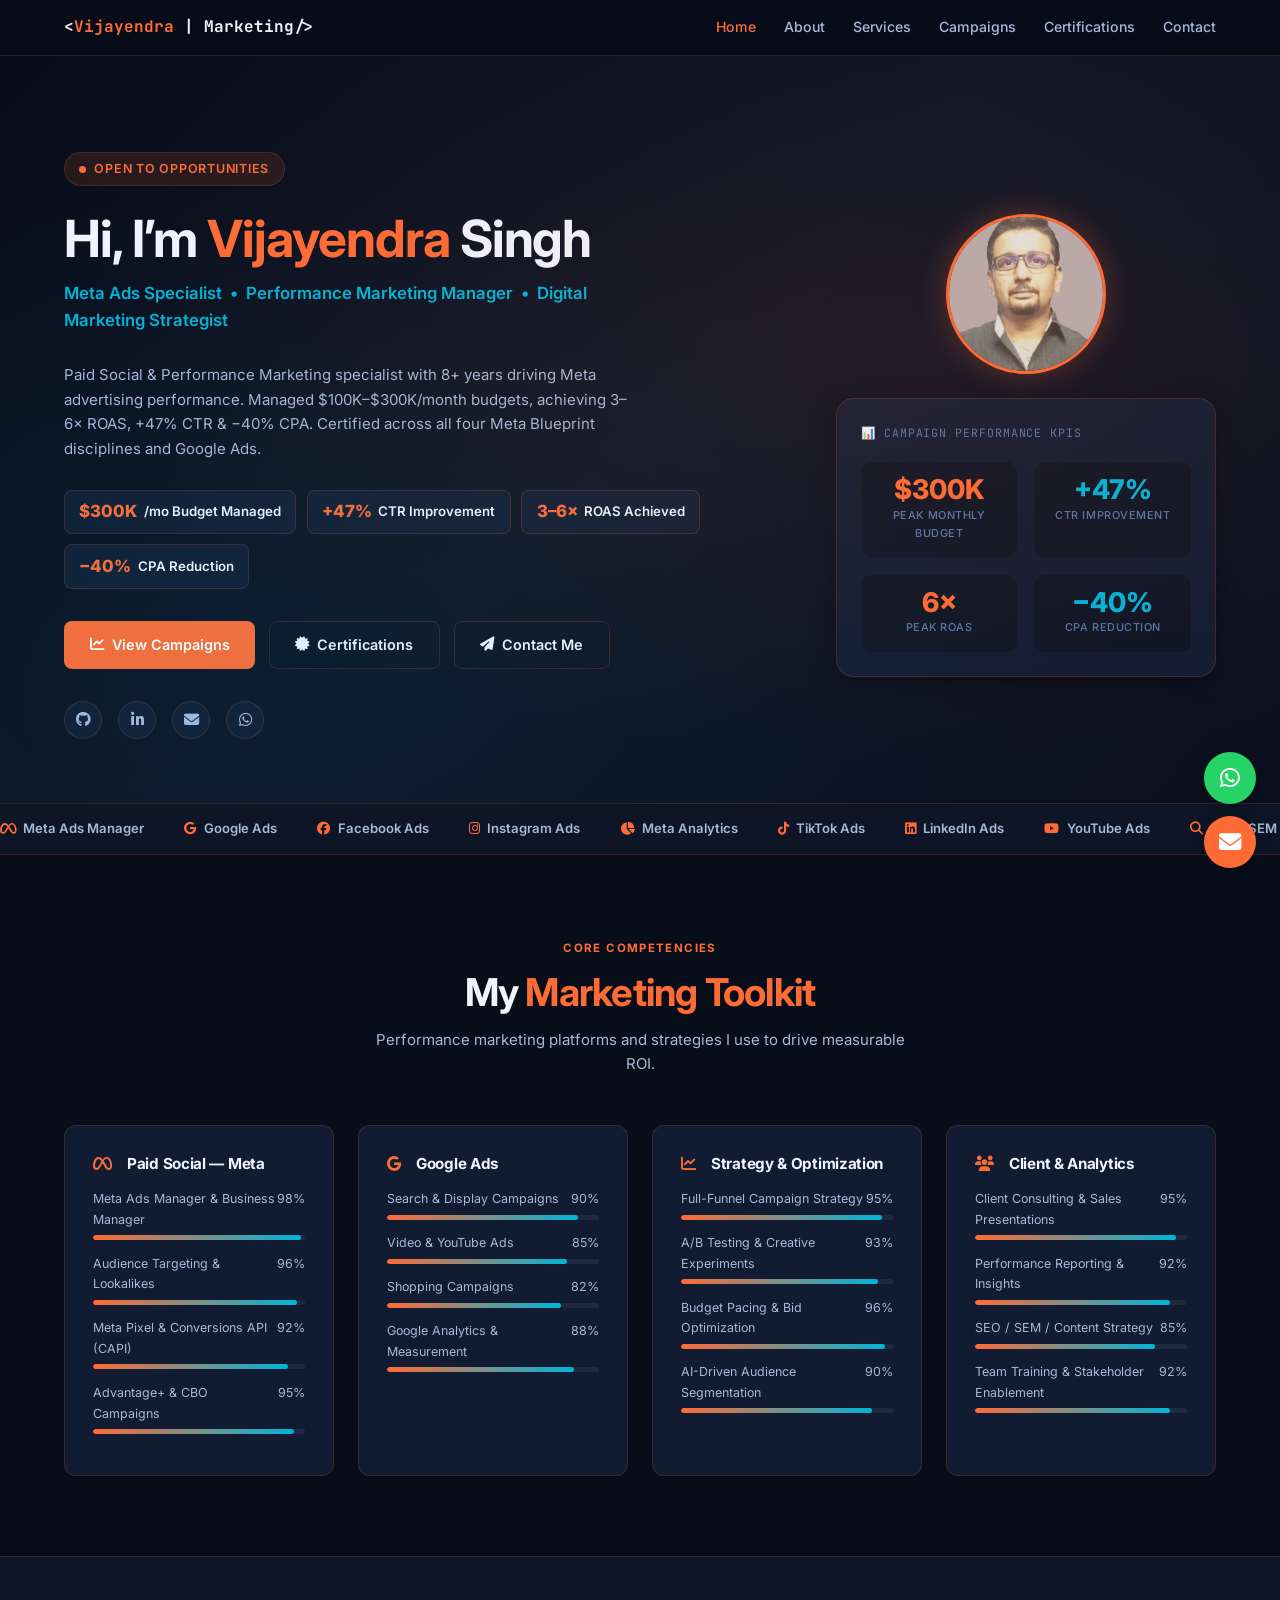
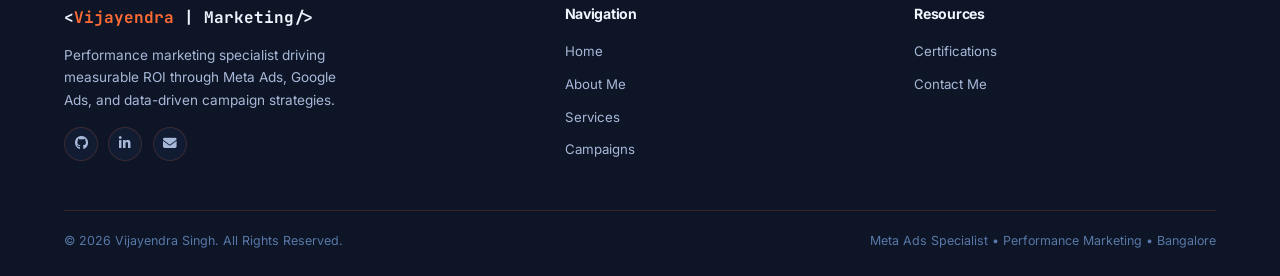
==== index.html @ af9d413f "Initial commit — Digital Marketing portfolio" ====
<!DOCTYPE html>
<html lang="en">
<head>
  <meta charset="UTF-8">
  <meta name="viewport" content="width=device-width, initial-scale=1.0">
  <title>Vijayendra Singh | Meta Ads Specialist & Digital Marketing Strategist</title>
  <meta name="description" content="Performance Marketing Manager & Meta Ads Specialist. Managed $100K–$300K/month budgets. 3–6× ROAS, +47% CTR, −40% CPA.">
  <link rel="stylesheet" href="assets/css/style.css">
  <link rel="stylesheet" href="https://cdnjs.cloudflare.com/ajax/libs/font-awesome/6.5.0/css/all.min.css">
  <link rel="preconnect" href="https://fonts.googleapis.com">
  <link href="https://fonts.googleapis.com/css2?family=Inter:wght@400;500;600;700;800&family=JetBrains+Mono:wght@400;600;700&display=swap" rel="stylesheet">
</head>
<body>
<nav class="navbar">
  <div class="container">
    <a href="index.html" class="nav-logo">&lt;<span>Vijayendra</span> | Marketing/&gt;</a>
    <ul class="nav-links" id="navLinks">
      <li><a href="index.html">Home</a></li>
      <li><a href="about.html">About</a></li>
      <li><a href="services.html">Services</a></li>
      <li><a href="campaigns.html">Campaigns</a></li>
      <li><a href="certifications.html">Certifications</a></li>
      <li><a href="contact.html">Contact</a></li>
    </ul>
    <span class="nav-toggle" onclick="document.getElementById('navLinks').classList.toggle('open')">&#9776;</span>
  </div>
</nav>

<section class="hero">
  <div class="container">
    <div class="hero-grid">
      <div class="hero-content">
        <div class="hero-label">
          <span class="hero-label-dot"></span>
          <span>Open to Opportunities</span>
        </div>
        <h1>Hi, I&rsquo;m <span>Vijayendra</span> Singh</h1>
        <p class="hero-subtitle">Meta Ads Specialist &nbsp;&bull;&nbsp; Performance Marketing Manager &nbsp;&bull;&nbsp; Digital Marketing Strategist</p>
        <p>Paid Social &amp; Performance Marketing specialist with 8+ years driving Meta advertising performance. Managed $100K–$300K/month budgets, achieving 3–6&times; ROAS, +47% CTR &amp; −40% CPA. Certified across all four Meta Blueprint disciplines and Google Ads.</p>
        <div class="hero-metrics">
          <div class="metric-chip"><span class="mval">$300K</span><span>/mo Budget Managed</span></div>
          <div class="metric-chip"><span class="mval">+47%</span><span>CTR Improvement</span></div>
          <div class="metric-chip"><span class="mval">3–6×</span><span>ROAS Achieved</span></div>
          <div class="metric-chip"><span class="mval">−40%</span><span>CPA Reduction</span></div>
        </div>
        <div class="hero-cta">
          <a href="campaigns.html" class="btn btn-primary"><i class="fas fa-chart-line"></i> View Campaigns</a>
          <a href="certifications.html" class="btn btn-outline"><i class="fas fa-certificate"></i> Certifications</a>
          <a href="contact.html" class="btn btn-outline"><i class="fas fa-paper-plane"></i> Contact Me</a>
        </div>
        <div class="hero-social">
          <a href="https://github.com/vizz-bob" target="_blank" title="GitHub"><i class="fab fa-github"></i></a>
          <a href="https://www.linkedin.com/in/vijayendra-s/" target="_blank" title="LinkedIn"><i class="fab fa-linkedin-in"></i></a>
          <a href="mailto:vizz.bob@gmail.com" title="Email"><i class="fas fa-envelope"></i></a>
          <a href="https://wa.me/919036336111" target="_blank" title="WhatsApp"><i class="fab fa-whatsapp"></i></a>
        </div>
      </div>
      <div class="hero-visual">
        <div style="width:160px;height:160px;border-radius:50%;border:3px solid var(--accent-orange);box-shadow:0 0 30px rgba(255,107,53,0.3);overflow:hidden;flex-shrink:0">
          <img src="assets/images/profile.jpg" alt="Vijayendra Singh" style="width:100%;height:100%;object-fit:cover"
               onerror="this.parentElement.style.background='rgba(255,107,53,0.1)';this.parentElement.innerHTML='<i class=\'fas fa-user-tie\' style=\'font-size:4rem;color:var(--accent-orange);display:flex;align-items:center;justify-content:center;height:100%\'></i>'">
        </div>
        <div class="kpi-card">
          <div class="kpi-card-title">📊 Campaign Performance KPIs</div>
          <div class="kpi-grid">
            <div class="kpi-item"><div class="kpi-val">$300K</div><div class="kpi-label">Peak Monthly Budget</div></div>
            <div class="kpi-item"><div class="kpi-val" style="color:var(--accent-blue)">+47%</div><div class="kpi-label">CTR Improvement</div></div>
            <div class="kpi-item"><div class="kpi-val">6×</div><div class="kpi-label">Peak ROAS</div></div>
            <div class="kpi-item"><div class="kpi-val" style="color:var(--accent-blue)">−40%</div><div class="kpi-label">CPA Reduction</div></div>
          </div>
        </div>
      </div>
    </div>
  </div>
</section>

<div class="platform-strip">
  <div class="platform-strip-inner">
    <span class="platform-item"><i class="fab fa-meta"></i> Meta Ads Manager</span>
    <span class="platform-item"><i class="fab fa-google"></i> Google Ads</span>
    <span class="platform-item"><i class="fab fa-facebook"></i> Facebook Ads</span>
    <span class="platform-item"><i class="fab fa-instagram"></i> Instagram Ads</span>
    <span class="platform-item"><i class="fas fa-chart-pie"></i> Meta Analytics</span>
    <span class="platform-item"><i class="fab fa-tiktok"></i> TikTok Ads</span>
    <span class="platform-item"><i class="fab fa-linkedin"></i> LinkedIn Ads</span>
    <span class="platform-item"><i class="fab fa-youtube"></i> YouTube Ads</span>
    <span class="platform-item"><i class="fas fa-search"></i> SEO / SEM</span>
    <span class="platform-item"><i class="fas fa-code"></i> Meta Pixel &amp; CAPI</span>
    <span class="platform-item"><i class="fab fa-wordpress"></i> WordPress</span>
    <span class="platform-item"><i class="fas fa-flask"></i> A/B Testing</span>
    <span class="platform-item"><i class="fab fa-meta"></i> Meta Ads Manager</span>
    <span class="platform-item"><i class="fab fa-google"></i> Google Ads</span>
    <span class="platform-item"><i class="fab fa-facebook"></i> Facebook Ads</span>
    <span class="platform-item"><i class="fab fa-instagram"></i> Instagram Ads</span>
    <span class="platform-item"><i class="fas fa-chart-pie"></i> Meta Analytics</span>
    <span class="platform-item"><i class="fab fa-tiktok"></i> TikTok Ads</span>
    <span class="platform-item"><i class="fab fa-linkedin"></i> LinkedIn Ads</span>
    <span class="platform-item"><i class="fab fa-youtube"></i> YouTube Ads</span>
    <span class="platform-item"><i class="fas fa-search"></i> SEO / SEM</span>
    <span class="platform-item"><i class="fas fa-code"></i> Meta Pixel &amp; CAPI</span>
    <span class="platform-item"><i class="fab fa-wordpress"></i> WordPress</span>
    <span class="platform-item"><i class="fas fa-flask"></i> A/B Testing</span>
  </div>
</div>

<section class="section">
  <div class="container">
    <div class="section-header text-center">
      <div class="section-label">Core Competencies</div>
      <h2 class="section-title">My <span>Marketing Toolkit</span></h2>
      <p class="section-subtitle">Performance marketing platforms and strategies I use to drive measurable ROI.</p>
    </div>
    <div class="skills-grid">
      <div class="card skill-category">
        <h4><i class="fab fa-meta"></i> &nbsp; Paid Social — Meta</h4>
        <div class="skill-bar-wrap"><div class="skill-bar-header"><span>Meta Ads Manager &amp; Business Manager</span><span>98%</span></div><div class="skill-bar"><div class="skill-fill" style="width:98%"></div></div></div>
        <div class="skill-bar-wrap"><div class="skill-bar-header"><span>Audience Targeting &amp; Lookalikes</span><span>96%</span></div><div class="skill-bar"><div class="skill-fill" style="width:96%"></div></div></div>
        <div class="skill-bar-wrap"><div class="skill-bar-header"><span>Meta Pixel &amp; Conversions API (CAPI)</span><span>92%</span></div><div class="skill-bar"><div class="skill-fill" style="width:92%"></div></div></div>
        <div class="skill-bar-wrap"><div class="skill-bar-header"><span>Advantage+ &amp; CBO Campaigns</span><span>95%</span></div><div class="skill-bar"><div class="skill-fill" style="width:95%"></div></div></div>
      </div>
      <div class="card skill-category">
        <h4><i class="fab fa-google"></i> &nbsp; Google Ads</h4>
        <div class="skill-bar-wrap"><div class="skill-bar-header"><span>Search &amp; Display Campaigns</span><span>90%</span></div><div class="skill-bar"><div class="skill-fill" style="width:90%"></div></div></div>
        <div class="skill-bar-wrap"><div class="skill-bar-header"><span>Video &amp; YouTube Ads</span><span>85%</span></div><div class="skill-bar"><div class="skill-fill" style="width:85%"></div></div></div>
        <div class="skill-bar-wrap"><div class="skill-bar-header"><span>Shopping Campaigns</span><span>82%</span></div><div class="skill-bar"><div class="skill-fill" style="width:82%"></div></div></div>
        <div class="skill-bar-wrap"><div class="skill-bar-header"><span>Google Analytics &amp; Measurement</span><span>88%</span></div><div class="skill-bar"><div class="skill-fill" style="width:88%"></div></div></div>
      </div>
      <div class="card skill-category">
        <h4><i class="fas fa-chart-line"></i> &nbsp; Strategy &amp; Optimization</h4>
        <div class="skill-bar-wrap"><div class="skill-bar-header"><span>Full-Funnel Campaign Strategy</span><span>95%</span></div><div class="skill-bar"><div class="skill-fill" style="width:95%"></div></div></div>
        <div class="skill-bar-wrap"><div class="skill-bar-header"><span>A/B Testing &amp; Creative Experiments</span><span>93%</span></div><div class="skill-bar"><div class="skill-fill" style="width:93%"></div></div></div>
        <div class="skill-bar-wrap"><div class="skill-bar-header"><span>Budget Pacing &amp; Bid Optimization</span><span>96%</span></div><div class="skill-bar"><div class="skill-fill" style="width:96%"></div></div></div>
        <div class="skill-bar-wrap"><div class="skill-bar-header"><span>AI-Driven Audience Segmentation</span><span>90%</span></div><div class="skill-bar"><div class="skill-fill" style="width:90%"></div></div></div>
      </div>
      <div class="card skill-category">
        <h4><i class="fas fa-users"></i> &nbsp; Client &amp; Analytics</h4>
        <div class="skill-bar-wrap"><div class="skill-bar-header"><span>Client Consulting &amp; Sales Presentations</span><span>95%</span></div><div class="skill-bar"><div class="skill-fill" style="width:95%"></div></div></div>
        <div class="skill-bar-wrap"><div class="skill-bar-header"><span>Performance Reporting &amp; Insights</span><span>92%</span></div><div class="skill-bar"><div class="skill-fill" style="width:92%"></div></div></div>
        <div class="skill-bar-wrap"><div class="skill-bar-header"><span>SEO / SEM / Content Strategy</span><span>85%</span></div><div class="skill-bar"><div class="skill-fill" style="width:85%"></div></div></div>
        <div class="skill-bar-wrap"><div class="skill-bar-header"><span>Team Training &amp; Stakeholder Enablement</span><span>92%</span></div><div class="skill-bar"><div class="skill-fill" style="width:92%"></div></div></div>
      </div>
    </div>
  </div>
</section>

<footer>
  <div class="container">
    <div class="footer-top">
      <div class="footer-brand">
        <div class="nav-logo">&lt;<span>Vijayendra</span> | Marketing/&gt;</div>
        <p>Performance marketing specialist driving measurable ROI through Meta Ads, Google Ads, and data-driven campaign strategies.</p>
        <div class="footer-social">
          <a href="https://github.com/vizz-bob" target="_blank"><i class="fab fa-github"></i></a>
          <a href="https://www.linkedin.com/in/vijayendra-s/" target="_blank"><i class="fab fa-linkedin-in"></i></a>
          <a href="mailto:vizz.bob@gmail.com"><i class="fas fa-envelope"></i></a>
        </div>
      </div>
      <div class="footer-col"><h4>Navigation</h4><ul>
        <li><a href="index.html">Home</a></li><li><a href="about.html">About Me</a></li>
        <li><a href="services.html">Services</a></li><li><a href="campaigns.html">Campaigns</a></li>
      </ul></div>
      <div class="footer-col"><h4>Resources</h4><ul>
        <li><a href="certifications.html">Certifications</a></li><li><a href="contact.html">Contact Me</a></li>
      </ul></div>
    </div>
    <div class="footer-bottom">
      <span>&copy; 2026 Vijayendra Singh. All Rights Reserved.</span>
      <span>Meta Ads Specialist &bull; Performance Marketing &bull; Bangalore</span>
    </div>
  </div>
</footer>
<script>const links=document.querySelectorAll('.nav-links a');links.forEach(l=>{if(l.href===location.href)l.classList.add('active');});</script>
<div class="float-chat-wrap">
  <a href="https://wa.me/919036336111?text=Hi%20Vijayendra%2C%20I%20found%20your%20portfolio%20and%20would%20like%20to%20connect!" target="_blank" class="float-btn whatsapp"><i class="fab fa-whatsapp"></i><span class="float-tooltip">Chat on WhatsApp</span></a>
  <a href="mailto:vizz.bob@gmail.com?subject=Marketing%20Portfolio%20Enquiry" class="float-btn email-btn"><i class="fas fa-envelope"></i><span class="float-tooltip">Send Email</span></a>
</div>
</body>
</html>
---- assets/css/style.css ----
/* ============================================
   DIGITAL MARKETING PORTFOLIO — Blue & Orange
   ============================================ */
:root {
  --bg-primary:   #080d1a;
  --bg-secondary: #0d1526;
  --bg-card:      #111c33;
  --accent-orange:#ff6b35;
  --accent-blue:  #00b4d8;
  --accent-orange-dim: rgba(255,107,53,0.12);
  --accent-blue-dim:   rgba(0,180,216,0.10);
  --text-primary: #f0f4ff;
  --text-secondary:#a8b8d8;
  --text-muted:   #5878a8;
  --border:       rgba(255,107,53,0.18);
  --border-blue:  rgba(0,180,216,0.18);
  --radius:       12px;
  --radius-lg:    18px;
  --shadow:       0 4px 24px rgba(0,0,0,0.45);
  --shadow-orange:0 0 30px rgba(255,107,53,0.25);
}
*, *::before, *::after { box-sizing: border-box; margin: 0; padding: 0; }
html { scroll-behavior: smooth; }
body { font-family: 'Inter', system-ui, sans-serif; background: var(--bg-primary); color: var(--text-primary); line-height: 1.65; font-size: 15px; }
a { color: var(--accent-blue); text-decoration: none; transition: color .2s; }
a:hover { color: var(--accent-orange); }
img { max-width: 100%; display: block; }
strong { color: var(--text-primary); }
h1,h2,h3,h4 { font-weight: 700; line-height: 1.25; letter-spacing: -.02em; }
h1 { font-size: clamp(2rem,5vw,3.2rem); }
h2 { font-size: clamp(1.6rem,3.5vw,2.4rem); }
h3 { font-size: 1.25rem; }
h4 { font-size: 1rem; }
p { color: var(--text-secondary); }

.container { max-width: 1200px; margin: 0 auto; padding: 0 1.5rem; }

/* NAVBAR */
.navbar { position: sticky; top: 0; z-index: 200; background: rgba(8,13,26,0.88); backdrop-filter: blur(14px); border-bottom: 1px solid var(--border); padding: .9rem 0; }
.navbar .container { display: flex; align-items: center; justify-content: space-between; gap: 1rem; }
.nav-logo { font-family: 'JetBrains Mono', monospace; font-size: 1rem; font-weight: 700; color: var(--text-primary); }
.nav-logo span { color: var(--accent-orange); }
.nav-links { list-style: none; display: flex; gap: 1.75rem; flex-wrap: wrap; }
.nav-links a { font-size: .88rem; font-weight: 500; color: var(--text-secondary); transition: color .2s; }
.nav-links a:hover, .nav-links a.active { color: var(--accent-orange); }
.nav-toggle { display: none; cursor: pointer; font-size: 1.4rem; color: var(--text-secondary); }
@media(max-width:820px) {
  .nav-toggle { display: block; }
  .nav-links { display: none; flex-direction: column; gap: 1rem; position: absolute; top: 100%; left: 0; right: 0; background: var(--bg-secondary); padding: 1.5rem; border-bottom: 1px solid var(--border); }
  .nav-links.open { display: flex; }
}

/* HERO */
.hero { position: relative; overflow: hidden; padding: 6rem 0 4rem; background: linear-gradient(135deg, #080d1a 0%, #0d1526 50%, #0a1020 100%); }
.hero::before { content: ''; position: absolute; inset: 0; background: radial-gradient(ellipse at 70% 40%, rgba(255,107,53,0.09) 0%, transparent 65%), radial-gradient(ellipse at 20% 80%, rgba(0,180,216,0.07) 0%, transparent 55%); pointer-events: none; }
.hero-grid { display: grid; grid-template-columns: 1fr 380px; gap: 4rem; align-items: center; }
@media(max-width:900px) { .hero-grid { grid-template-columns: 1fr; } }
.hero-label { display: inline-flex; align-items: center; gap: .5rem; background: var(--accent-orange-dim); border: 1px solid var(--border); border-radius: 99px; padding: .35rem .9rem; font-size: .78rem; font-weight: 600; color: var(--accent-orange); text-transform: uppercase; letter-spacing: .06em; margin-bottom: 1.25rem; }
.hero-label-dot { width: 7px; height: 7px; border-radius: 50%; background: var(--accent-orange); animation: pulse-dot 2s ease-in-out infinite; }
@keyframes pulse-dot { 0%,100%{ opacity:1; transform:scale(1); } 50%{ opacity:.5; transform:scale(1.4); } }
.hero h1 { margin-bottom: .6rem; }
.hero h1 span { color: var(--accent-orange); }
.hero-subtitle { font-size: 1.05rem; color: var(--accent-blue); font-weight: 600; margin-bottom: 1rem; }
.hero p { max-width: 580px; margin-bottom: 1.75rem; }
.hero-metrics { display: flex; flex-wrap: wrap; gap: .65rem; margin-bottom: 2rem; }
.metric-chip { display: flex; align-items: center; gap: .4rem; background: var(--bg-card); border: 1px solid var(--border); border-radius: 8px; padding: .45rem .9rem; font-size: .83rem; font-weight: 600; color: var(--text-primary); }
.metric-chip .mval { color: var(--accent-orange); font-size: 1.05rem; font-weight: 800; }
.hero-cta { display: flex; flex-wrap: wrap; gap: .85rem; margin-bottom: 2rem; }
.hero-social { display: flex; gap: 1rem; }
.hero-social a { width: 38px; height: 38px; border-radius: 50%; background: var(--bg-card); border: 1px solid var(--border); display: flex; align-items: center; justify-content: center; color: var(--text-secondary); font-size: .95rem; transition: all .25s; }
.hero-social a:hover { border-color: var(--accent-orange); color: var(--accent-orange); transform: translateY(-2px); }
.hero-visual { display: flex; flex-direction: column; align-items: center; gap: 1.5rem; }
.kpi-card { background: var(--bg-card); border: 1px solid var(--border); border-radius: var(--radius-lg); padding: 1.5rem; width: 100%; box-shadow: var(--shadow); }
.kpi-card-title { font-family: 'JetBrains Mono', monospace; font-size: .72rem; color: var(--text-muted); text-transform: uppercase; letter-spacing: .08em; margin-bottom: 1.25rem; }
.kpi-grid { display: grid; grid-template-columns: 1fr 1fr; gap: 1.1rem; }
.kpi-item { text-align: center; background: var(--bg-secondary); border-radius: 10px; padding: .9rem .5rem; }
.kpi-val { font-size: 1.7rem; font-weight: 800; color: var(--accent-orange); line-height: 1; margin-bottom: .2rem; }
.kpi-label { font-size: .68rem; color: var(--text-muted); font-weight: 500; text-transform: uppercase; letter-spacing: .05em; }
.kpi-item.blue .kpi-val { color: var(--accent-blue); }

/* PLATFORM STRIP */
.platform-strip { overflow: hidden; border-top: 1px solid var(--border); border-bottom: 1px solid var(--border); background: var(--bg-secondary); padding: .9rem 0; }
.platform-strip-inner { display: flex; gap: 2.5rem; animation: scroll-strip 30s linear infinite; width: max-content; }
@keyframes scroll-strip { from { transform: translateX(0); } to { transform: translateX(-50%); } }
.platform-item { display: flex; align-items: center; gap: .45rem; white-space: nowrap; font-size: .82rem; font-weight: 600; color: var(--text-secondary); }
.platform-item i { color: var(--accent-orange); }

/* SECTION */
.section { padding: 5rem 0; }
.section-label { display: inline-block; font-size: .72rem; font-weight: 700; text-transform: uppercase; letter-spacing: .12em; color: var(--accent-orange); margin-bottom: .6rem; }
.section-title { margin-bottom: .75rem; }
.section-title span { color: var(--accent-orange); }
.section-subtitle { color: var(--text-secondary); max-width: 560px; margin: 0 auto; }
.text-center { text-align: center; }
.section-header { margin-bottom: 3rem; }

/* BUTTONS */
.btn { display: inline-flex; align-items: center; gap: .5rem; padding: .7rem 1.6rem; border-radius: 8px; font-size: .9rem; font-weight: 600; transition: all .25s; cursor: pointer; border: none; text-decoration: none; }
.btn-primary { background: var(--accent-orange); color: #fff; }
.btn-primary:hover { background: #ff7f4d; color: #fff; transform: translateY(-2px); box-shadow: var(--shadow-orange); }
.btn-outline { background: transparent; color: var(--text-primary); border: 1.5px solid var(--border); }
.btn-outline:hover { border-color: var(--accent-orange); color: var(--accent-orange); transform: translateY(-2px); }

/* CARD */
.card { background: var(--bg-card); border: 1px solid var(--border); border-radius: var(--radius); padding: 1.75rem; transition: border-color .25s, transform .25s, box-shadow .25s; }
.card:hover { border-color: var(--accent-orange); transform: translateY(-3px); box-shadow: var(--shadow); }
.card-icon { width: 48px; height: 48px; border-radius: 10px; background: var(--accent-orange-dim); border: 1px solid var(--border); display: flex; align-items: center; justify-content: center; color: var(--accent-orange); font-size: 1.2rem; margin-bottom: 1rem; }
.card-icon.blue { background: var(--accent-blue-dim); border-color: var(--border-blue); color: var(--accent-blue); }

/* SKILLS */
.skills-grid { display: grid; grid-template-columns: repeat(auto-fit, minmax(260px,1fr)); gap: 1.5rem; }
.skill-category h4 { margin-bottom: 1rem; font-size: .95rem; display: flex; align-items: center; gap: .5rem; }
.skill-category h4 i { color: var(--accent-orange); }
.skill-bar-wrap { margin-bottom: .85rem; }
.skill-bar-header { display: flex; justify-content: space-between; font-size: .78rem; color: var(--text-secondary); margin-bottom: .3rem; }
.skill-bar { background: rgba(255,255,255,0.06); border-radius: 4px; height: 5px; overflow: hidden; }
.skill-fill { height: 100%; border-radius: 4px; background: linear-gradient(90deg, var(--accent-orange), var(--accent-blue)); }

/* PAGE HERO */
.page-hero { padding: 4rem 0 3rem; text-align: center; background: linear-gradient(135deg, #080d1a 0%, #0d1526 100%); border-bottom: 1px solid var(--border); position: relative; overflow: hidden; }
.page-hero::before { content: ''; position: absolute; inset: 0; background: radial-gradient(ellipse at 50% 0%, rgba(255,107,53,0.1) 0%, transparent 70%); pointer-events: none; }

/* ABOUT */
.about-grid { display: grid; grid-template-columns: 280px 1fr; gap: 3rem; align-items: start; }
@media(max-width:768px) { .about-grid { grid-template-columns: 1fr; } }
.profile-box { background: var(--bg-card); border: 1px solid var(--border); border-radius: var(--radius-lg); padding: 2rem; text-align: center; position: sticky; top: 90px; }
.profile-avatar { width: 130px; height: 130px; border-radius: 50%; border: 3px solid var(--accent-orange); box-shadow: 0 0 25px rgba(255,107,53,0.3); margin: 0 auto 1rem; background: var(--accent-orange-dim); display: flex; align-items: center; justify-content: center; font-size: 3rem; color: var(--accent-orange); overflow: hidden; }
.profile-name { font-size: 1.1rem; font-weight: 700; margin-bottom: .2rem; }
.profile-title { font-size: .8rem; color: var(--accent-orange); font-weight: 600; margin-bottom: 1rem; }
.profile-detail { display: flex; align-items: center; gap: .6rem; font-size: .82rem; color: var(--text-secondary); margin-bottom: .55rem; }
.profile-detail i { color: var(--accent-orange); width: 14px; text-align: center; flex-shrink: 0; }

/* CAMPAIGNS */
.campaigns-grid { display: grid; grid-template-columns: repeat(auto-fit, minmax(320px,1fr)); gap: 1.75rem; }
.campaign-card { background: var(--bg-card); border: 1px solid var(--border); border-radius: var(--radius-lg); overflow: hidden; transition: all .25s; }
.campaign-card:hover { border-color: var(--accent-orange); transform: translateY(-4px); box-shadow: var(--shadow); }
.campaign-header { padding: 1.5rem 1.5rem 1rem; border-bottom: 1px solid var(--border); }
.campaign-platform { display: flex; align-items: center; gap: .5rem; font-size: .75rem; font-weight: 600; color: var(--accent-orange); text-transform: uppercase; letter-spacing: .08em; margin-bottom: .6rem; }
.campaign-title { font-size: 1.05rem; font-weight: 700; margin-bottom: .5rem; }
.campaign-body { padding: 1.25rem 1.5rem; }
.campaign-results { display: grid; grid-template-columns: repeat(3,1fr); gap: .75rem; margin-top: 1rem; }
.result-item { background: var(--bg-secondary); border-radius: 8px; padding: .6rem; text-align: center; }
.result-val { font-size: 1.05rem; font-weight: 800; color: var(--accent-orange); }
.result-label { font-size: .65rem; color: var(--text-muted); text-transform: uppercase; }
.campaign-tags { display: flex; flex-wrap: wrap; gap: .4rem; margin-top: 1rem; }
.tag { font-size: .72rem; font-weight: 600; padding: .25rem .65rem; border-radius: 6px; background: var(--accent-orange-dim); color: var(--accent-orange); border: 1px solid var(--border); }
.tag.blue { background: var(--accent-blue-dim); color: var(--accent-blue); border-color: var(--border-blue); }

/* TIMELINE */
.timeline { position: relative; padding-left: 2rem; }
.timeline::before { content:''; position:absolute; left:.5rem; top:0; bottom:0; width:2px; background: linear-gradient(to bottom, var(--accent-orange), var(--accent-blue)); border-radius:2px; }
.timeline-item { position: relative; margin-bottom: 2.5rem; }
.timeline-dot { position: absolute; left: -1.7rem; top: .35rem; width: 12px; height: 12px; border-radius: 50%; background: var(--accent-orange); border: 2px solid var(--bg-primary); box-shadow: 0 0 8px rgba(255,107,53,0.5); }
.timeline-period { font-size: .75rem; color: var(--accent-orange); font-weight: 600; letter-spacing: .04em; margin-bottom: .3rem; text-transform: uppercase; }
.timeline-role { font-size: 1.05rem; font-weight: 700; margin-bottom: .15rem; }
.timeline-company { font-size: .88rem; color: var(--accent-blue); font-weight: 600; margin-bottom: .75rem; }
.timeline-bullets { list-style: none; }
.timeline-bullets li { font-size: .88rem; color: var(--text-secondary); padding-left: 1.1rem; position: relative; margin-bottom: .4rem; }
.timeline-bullets li::before { content: '▸'; position: absolute; left: 0; color: var(--accent-orange); }

/* SERVICES */
.services-grid { display: grid; grid-template-columns: repeat(auto-fit, minmax(280px,1fr)); gap: 1.5rem; }
.service-card { background: var(--bg-card); border: 1px solid var(--border); border-radius: var(--radius-lg); padding: 2rem; transition: all .25s; }
.service-card:hover { border-color: var(--accent-orange); transform: translateY(-4px); box-shadow: var(--shadow); }
.service-icon { width: 56px; height: 56px; border-radius: 14px; background: var(--accent-orange-dim); border: 1px solid var(--border); display: flex; align-items: center; justify-content: center; color: var(--accent-orange); font-size: 1.4rem; margin-bottom: 1.1rem; }
.service-title { font-size: 1.05rem; font-weight: 700; margin-bottom: .6rem; }

/* CERTIFICATIONS */
.cert-grid { display: grid; grid-template-columns: repeat(auto-fit, minmax(280px,1fr)); gap: 1.5rem; }
.cert-card { background: var(--bg-card); border: 1px solid var(--border); border-radius: var(--radius); padding: 1.5rem; display: flex; gap: 1rem; align-items: flex-start; transition: all .25s; }
.cert-card:hover { border-color: var(--accent-orange); transform: translateY(-3px); }
.cert-badge { width: 48px; height: 48px; border-radius: 10px; background: var(--accent-orange-dim); border: 1px solid var(--border); display: flex; align-items: center; justify-content: center; color: var(--accent-orange); font-size: 1.3rem; flex-shrink: 0; }
.cert-badge.blue { background: var(--accent-blue-dim); border-color: var(--border-blue); color: var(--accent-blue); }
.cert-name { font-size: .92rem; font-weight: 700; margin-bottom: .2rem; }
.cert-issuer { font-size: .78rem; color: var(--accent-orange); font-weight: 600; margin-bottom: .25rem; }
.cert-status { font-size: .72rem; color: var(--text-muted); }

/* CONTACT */
.contact-grid { display: grid; grid-template-columns: 1fr 1.5fr; gap: 3rem; }
@media(max-width:768px) { .contact-grid { grid-template-columns: 1fr; } }
.contact-info-item { display: flex; align-items: flex-start; gap: 1rem; margin-bottom: 1.5rem; }
.contact-icon { width: 44px; height: 44px; border-radius: 10px; background: var(--accent-orange-dim); border: 1px solid var(--border); display: flex; align-items: center; justify-content: center; color: var(--accent-orange); font-size: 1rem; flex-shrink: 0; }
.contact-form { display: flex; flex-direction: column; gap: 1rem; }
.form-group { display: flex; flex-direction: column; gap: .4rem; }
.form-group label { font-size: .82rem; font-weight: 600; color: var(--text-secondary); }
.form-group input, .form-group textarea, .form-group select { background: var(--bg-card); border: 1px solid var(--border); border-radius: 8px; padding: .7rem 1rem; color: var(--text-primary); font-family: inherit; font-size: .9rem; outline: none; transition: border-color .2s; }
.form-group input:focus, .form-group textarea:focus { border-color: var(--accent-orange); }
.form-group textarea { resize: vertical; min-height: 130px; }
.form-row { display: grid; grid-template-columns: 1fr 1fr; gap: 1rem; }

/* VALUES */
.values-grid { display: grid; grid-template-columns: repeat(auto-fit, minmax(220px,1fr)); gap: 1.25rem; }
.value-card { background: var(--bg-card); border: 1px solid var(--border); border-radius: var(--radius); padding: 1.5rem; }
.value-card h4 { font-size: .92rem; margin-bottom: .5rem; display: flex; align-items: center; gap: .5rem; }
.value-card h4 i { color: var(--accent-orange); }
.value-card p { font-size: .85rem; }

/* AWARDS */
.awards-grid { display: grid; grid-template-columns: repeat(auto-fit, minmax(220px,1fr)); gap: 1.25rem; }
.award-card { background: var(--bg-card); border: 1px solid var(--border); border-radius: var(--radius); padding: 1.25rem; display: flex; gap: .75rem; align-items: flex-start; }
.award-icon { color: var(--accent-orange); font-size: 1.3rem; flex-shrink: 0; margin-top: .1rem; }
.award-title { font-size: .88rem; font-weight: 700; }
.award-org { font-size: .75rem; color: var(--text-muted); }

/* FOOTER */
footer { background: var(--bg-secondary); border-top: 1px solid var(--border); padding: 3rem 0 1.5rem; }
.footer-top { display: grid; grid-template-columns: 1.5fr 1fr 1fr; gap: 3rem; margin-bottom: 2.5rem; }
@media(max-width:700px) { .footer-top { grid-template-columns: 1fr; gap: 2rem; } }
.footer-brand p { font-size: .85rem; margin-top: .75rem; max-width: 280px; }
.footer-social { display: flex; gap: .65rem; margin-top: 1rem; }
.footer-social a { width: 34px; height: 34px; border-radius: 50%; background: var(--bg-card); border: 1px solid var(--border); display: flex; align-items: center; justify-content: center; color: var(--text-secondary); font-size: .85rem; transition: all .2s; }
.footer-social a:hover { border-color: var(--accent-orange); color: var(--accent-orange); }
.footer-col h4 { font-size: .88rem; margin-bottom: 1rem; }
.footer-col ul { list-style: none; }
.footer-col ul li { margin-bottom: .5rem; }
.footer-col ul li a { font-size: .83rem; color: var(--text-secondary); }
.footer-col ul li a:hover { color: var(--accent-orange); }
.footer-bottom { border-top: 1px solid var(--border); padding-top: 1.25rem; display: flex; justify-content: space-between; align-items: center; flex-wrap: wrap; gap: .75rem; font-size: .78rem; color: var(--text-muted); }

/* FLOATING CHAT */
.float-chat-wrap { position: fixed; bottom: 2rem; right: 1.5rem; display: flex; flex-direction: column; align-items: flex-end; gap: .75rem; z-index: 9999; }
.float-btn { width: 52px; height: 52px; border-radius: 50%; display: flex; align-items: center; justify-content: center; font-size: 1.4rem; box-shadow: 0 4px 16px rgba(0,0,0,0.35); transition: transform .25s; text-decoration: none; position: relative; }
.float-btn:hover { transform: scale(1.1); }
.float-btn.whatsapp { background: #25D366; color: #fff; }
.float-btn.email-btn { background: var(--accent-orange); color: #fff; }
.float-tooltip { position: absolute; right: 60px; background: var(--bg-card); color: var(--text-primary); font-size: .76rem; font-weight: 600; padding: .3rem .7rem; border-radius: 6px; white-space: nowrap; border: 1px solid var(--border); pointer-events: none; opacity: 0; transition: opacity .2s; }
.float-btn:hover .float-tooltip { opacity: 1; }

.mt1{margin-top:1rem}.mt2{margin-top:2rem}.mt3{margin-top:3rem}
.mb1{margin-bottom:1rem}.mb2{margin-bottom:2rem}
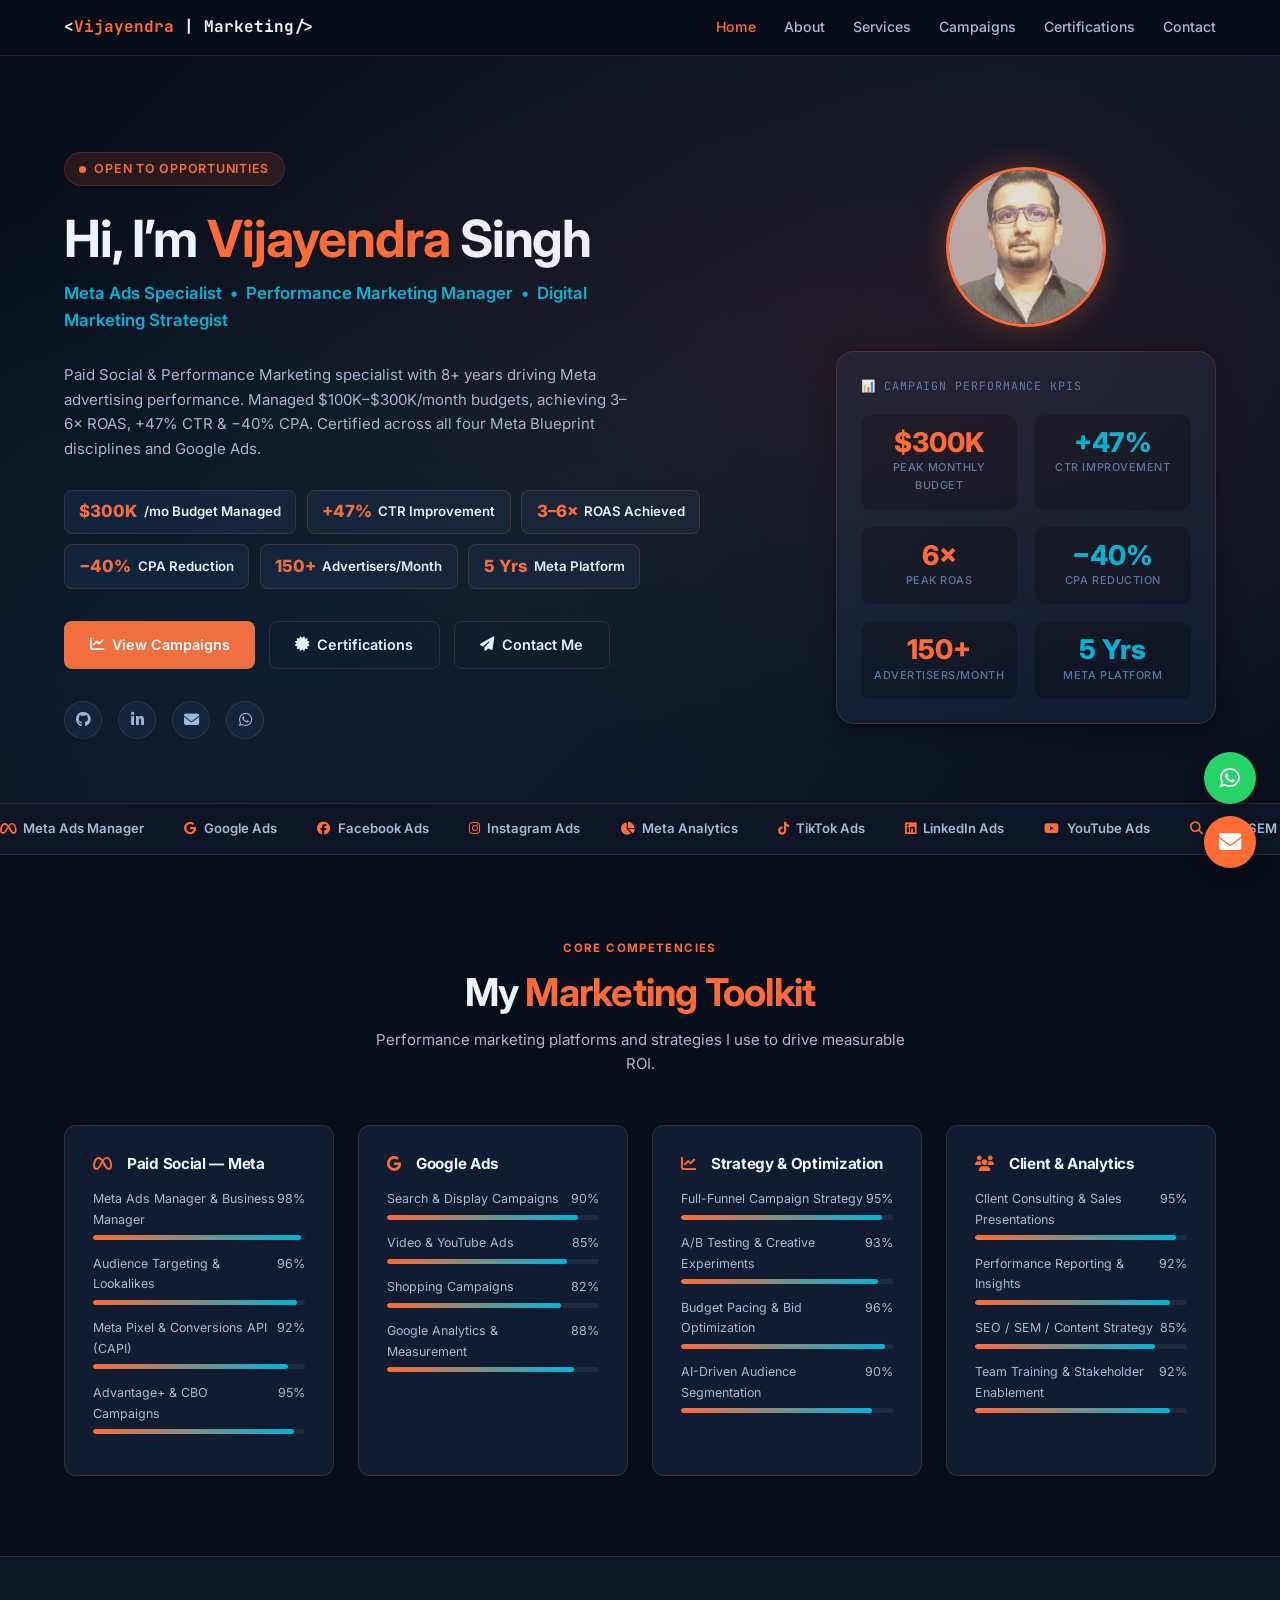
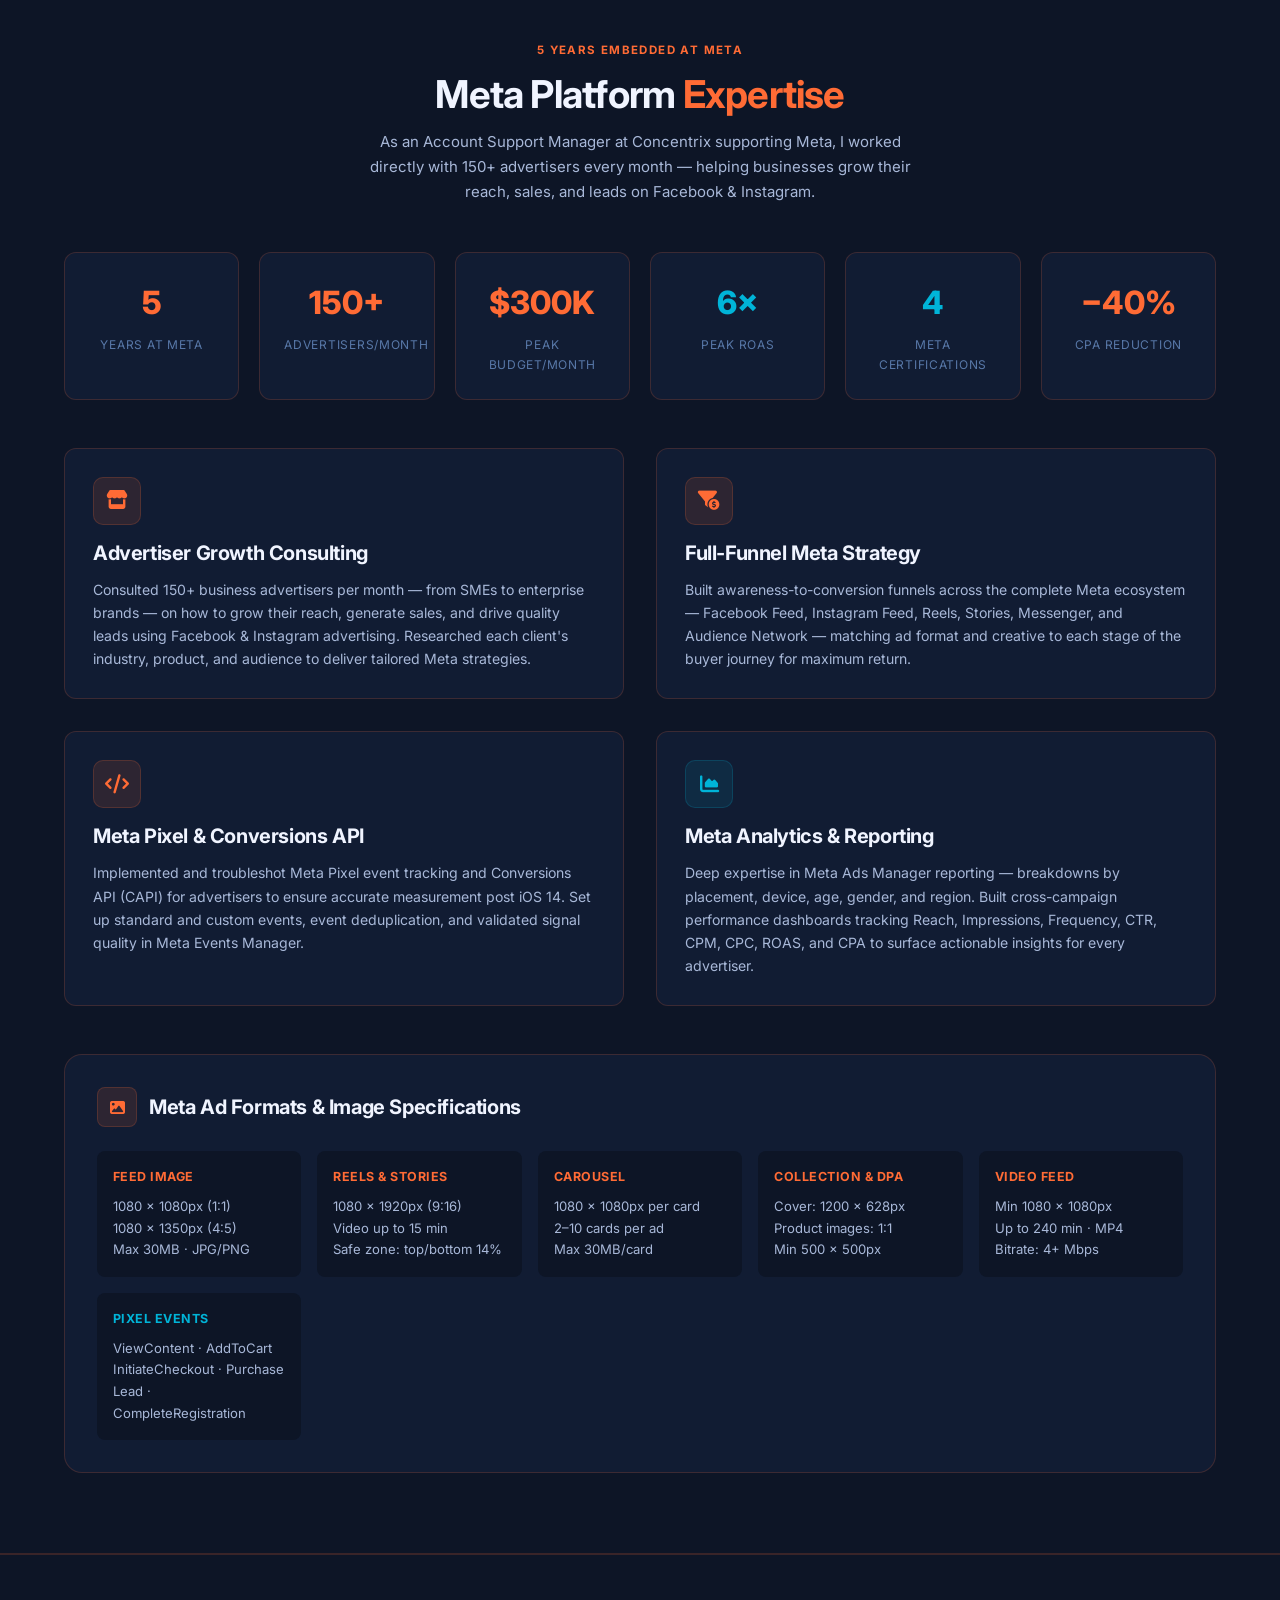
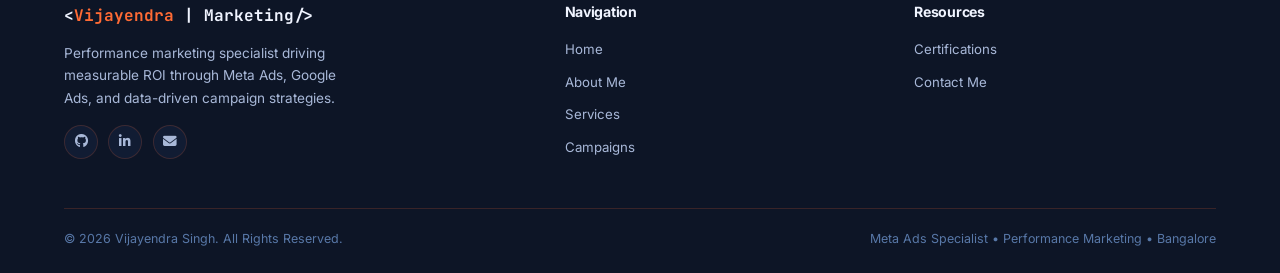
==== commit 6b84398a: "Add Jr DevOps role + Meta expertise sections" ====
--- a/index.html
+++ b/index.html
@@ -4,7 +4,14 @@
   <meta charset="UTF-8">
   <meta name="viewport" content="width=device-width, initial-scale=1.0">
   <title>Vijayendra Singh | Meta Ads Specialist & Digital Marketing Strategist</title>
-  <meta name="description" content="Performance Marketing Manager & Meta Ads Specialist. Managed $100K–$300K/month budgets. 3–6× ROAS, +47% CTR, −40% CPA.">
+  <meta name="description" content="Performance Marketing Manager & Meta Ads Specialist. 5 years at Meta, 150+ advertisers/month. 3–6× ROAS, +47% CTR, −40% CPA.">
+  <meta property="og:title" content="Vijayendra Singh | Meta Ads Specialist & Digital Marketing Strategist">
+  <meta property="og:description" content="5 years embedded at Meta, supporting 150+ advertisers/month. $300K/mo budgets. 3–6× ROAS, +47% CTR, −40% CPA.">
+  <meta property="og:image" content="assets/images/profile.jpg">
+  <meta property="og:type" content="website">
+  <meta name="twitter:card" content="summary_large_image">
+  <meta name="twitter:title" content="Vijayendra Singh | Meta Ads Specialist">
+  <meta name="twitter:description" content="5 years embedded at Meta, supporting 150+ advertisers/month across Facebook & Instagram.">
   <link rel="stylesheet" href="assets/css/style.css">
   <link rel="stylesheet" href="https://cdnjs.cloudflare.com/ajax/libs/font-awesome/6.5.0/css/all.min.css">
   <link rel="preconnect" href="https://fonts.googleapis.com">
@@ -42,6 +49,8 @@
           <div class="metric-chip"><span class="mval">+47%</span><span>CTR Improvement</span></div>
           <div class="metric-chip"><span class="mval">3–6×</span><span>ROAS Achieved</span></div>
           <div class="metric-chip"><span class="mval">−40%</span><span>CPA Reduction</span></div>
+          <div class="metric-chip"><span class="mval">150+</span><span>Advertisers/Month</span></div>
+          <div class="metric-chip"><span class="mval">5 Yrs</span><span>Meta Platform</span></div>
         </div>
         <div class="hero-cta">
           <a href="campaigns.html" class="btn btn-primary"><i class="fas fa-chart-line"></i> View Campaigns</a>
@@ -67,6 +76,8 @@
             <div class="kpi-item"><div class="kpi-val" style="color:var(--accent-blue)">+47%</div><div class="kpi-label">CTR Improvement</div></div>
             <div class="kpi-item"><div class="kpi-val">6×</div><div class="kpi-label">Peak ROAS</div></div>
             <div class="kpi-item"><div class="kpi-val" style="color:var(--accent-blue)">−40%</div><div class="kpi-label">CPA Reduction</div></div>
+            <div class="kpi-item"><div class="kpi-val">150+</div><div class="kpi-label">Advertisers/Month</div></div>
+            <div class="kpi-item"><div class="kpi-val" style="color:var(--accent-blue)">5 Yrs</div><div class="kpi-label">Meta Platform</div></div>
           </div>
         </div>
       </div>
@@ -143,6 +154,103 @@
   </div>
 </section>
 
+<!-- META PLATFORM EXPERTISE SECTION -->
+<section class="section" style="background:var(--bg-secondary);border-top:1px solid var(--border);border-bottom:1px solid var(--border)">
+  <div class="container">
+    <div class="section-header text-center">
+      <div class="section-label">5 Years Embedded at Meta</div>
+      <h2 class="section-title">Meta Platform <span>Expertise</span></h2>
+      <p class="section-subtitle">As an Account Support Manager at Concentrix supporting Meta, I worked directly with 150+ advertisers every month — helping businesses grow their reach, sales, and leads on Facebook &amp; Instagram.</p>
+    </div>
+
+    <!-- Stats row -->
+    <div style="display:grid;grid-template-columns:repeat(auto-fit,minmax(160px,1fr));gap:1.25rem;margin-bottom:3rem">
+      <div style="background:var(--bg-card);border:1px solid var(--border);border-radius:var(--radius);padding:1.5rem;text-align:center">
+        <div style="font-size:2rem;font-weight:800;color:var(--accent-orange)">5</div>
+        <div style="font-size:.75rem;color:var(--text-muted);text-transform:uppercase;letter-spacing:.06em;margin-top:.3rem">Years at Meta</div>
+      </div>
+      <div style="background:var(--bg-card);border:1px solid var(--border);border-radius:var(--radius);padding:1.5rem;text-align:center">
+        <div style="font-size:2rem;font-weight:800;color:var(--accent-orange)">150+</div>
+        <div style="font-size:.75rem;color:var(--text-muted);text-transform:uppercase;letter-spacing:.06em;margin-top:.3rem">Advertisers/Month</div>
+      </div>
+      <div style="background:var(--bg-card);border:1px solid var(--border);border-radius:var(--radius);padding:1.5rem;text-align:center">
+        <div style="font-size:2rem;font-weight:800;color:var(--accent-orange)">$300K</div>
+        <div style="font-size:.75rem;color:var(--text-muted);text-transform:uppercase;letter-spacing:.06em;margin-top:.3rem">Peak Budget/Month</div>
+      </div>
+      <div style="background:var(--bg-card);border:1px solid var(--border);border-radius:var(--radius);padding:1.5rem;text-align:center">
+        <div style="font-size:2rem;font-weight:800;color:var(--accent-blue)">6×</div>
+        <div style="font-size:.75rem;color:var(--text-muted);text-transform:uppercase;letter-spacing:.06em;margin-top:.3rem">Peak ROAS</div>
+      </div>
+      <div style="background:var(--bg-card);border:1px solid var(--border);border-radius:var(--radius);padding:1.5rem;text-align:center">
+        <div style="font-size:2rem;font-weight:800;color:var(--accent-blue)">4</div>
+        <div style="font-size:.75rem;color:var(--text-muted);text-transform:uppercase;letter-spacing:.06em;margin-top:.3rem">Meta Certifications</div>
+      </div>
+      <div style="background:var(--bg-card);border:1px solid var(--border);border-radius:var(--radius);padding:1.5rem;text-align:center">
+        <div style="font-size:2rem;font-weight:800;color:var(--accent-orange)">−40%</div>
+        <div style="font-size:.75rem;color:var(--text-muted);text-transform:uppercase;letter-spacing:.06em;margin-top:.3rem">CPA Reduction</div>
+      </div>
+    </div>
+
+    <!-- What I did for advertisers -->
+    <div style="display:grid;grid-template-columns:1fr 1fr;gap:2rem;margin-bottom:3rem">
+      <div class="card">
+        <div class="card-icon"><i class="fas fa-store"></i></div>
+        <h3 style="margin-bottom:.75rem">Advertiser Growth Consulting</h3>
+        <p style="font-size:.88rem">Consulted 150+ business advertisers per month — from SMEs to enterprise brands — on how to grow their reach, generate sales, and drive quality leads using Facebook &amp; Instagram advertising. Researched each client's industry, product, and audience to deliver tailored Meta strategies.</p>
+      </div>
+      <div class="card">
+        <div class="card-icon"><i class="fas fa-funnel-dollar"></i></div>
+        <h3 style="margin-bottom:.75rem">Full-Funnel Meta Strategy</h3>
+        <p style="font-size:.88rem">Built awareness-to-conversion funnels across the complete Meta ecosystem — Facebook Feed, Instagram Feed, Reels, Stories, Messenger, and Audience Network — matching ad format and creative to each stage of the buyer journey for maximum return.</p>
+      </div>
+      <div class="card">
+        <div class="card-icon"><i class="fas fa-code"></i></div>
+        <h3 style="margin-bottom:.75rem">Meta Pixel &amp; Conversions API</h3>
+        <p style="font-size:.88rem">Implemented and troubleshot Meta Pixel event tracking and Conversions API (CAPI) for advertisers to ensure accurate measurement post iOS 14. Set up standard and custom events, event deduplication, and validated signal quality in Meta Events Manager.</p>
+      </div>
+      <div class="card">
+        <div class="card-icon blue"><i class="fas fa-chart-area"></i></div>
+        <h3 style="margin-bottom:.75rem">Meta Analytics &amp; Reporting</h3>
+        <p style="font-size:.88rem">Deep expertise in Meta Ads Manager reporting — breakdowns by placement, device, age, gender, and region. Built cross-campaign performance dashboards tracking Reach, Impressions, Frequency, CTR, CPM, CPC, ROAS, and CPA to surface actionable insights for every advertiser.</p>
+      </div>
+    </div>
+
+    <!-- Meta ad specs / image sizes -->
+    <div style="background:var(--bg-card);border:1px solid var(--border);border-radius:var(--radius-lg);padding:2rem">
+      <div style="display:flex;align-items:center;gap:.75rem;margin-bottom:1.5rem">
+        <div style="width:40px;height:40px;border-radius:8px;background:var(--accent-orange-dim);border:1px solid var(--border);display:flex;align-items:center;justify-content:center;color:var(--accent-orange);flex-shrink:0"><i class="fas fa-image"></i></div>
+        <h3>Meta Ad Formats &amp; Image Specifications</h3>
+      </div>
+      <div style="display:grid;grid-template-columns:repeat(auto-fit,minmax(200px,1fr));gap:1rem">
+        <div style="background:var(--bg-secondary);border-radius:8px;padding:1rem">
+          <div style="font-size:.78rem;font-weight:700;color:var(--accent-orange);margin-bottom:.5rem;text-transform:uppercase;letter-spacing:.04em">Feed Image</div>
+          <div style="font-size:.82rem;color:var(--text-secondary)">1080 × 1080px (1:1)<br>1080 × 1350px (4:5)<br>Max 30MB · JPG/PNG</div>
+        </div>
+        <div style="background:var(--bg-secondary);border-radius:8px;padding:1rem">
+          <div style="font-size:.78rem;font-weight:700;color:var(--accent-orange);margin-bottom:.5rem;text-transform:uppercase;letter-spacing:.04em">Reels &amp; Stories</div>
+          <div style="font-size:.82rem;color:var(--text-secondary)">1080 × 1920px (9:16)<br>Video up to 15 min<br>Safe zone: top/bottom 14%</div>
+        </div>
+        <div style="background:var(--bg-secondary);border-radius:8px;padding:1rem">
+          <div style="font-size:.78rem;font-weight:700;color:var(--accent-orange);margin-bottom:.5rem;text-transform:uppercase;letter-spacing:.04em">Carousel</div>
+          <div style="font-size:.82rem;color:var(--text-secondary)">1080 × 1080px per card<br>2–10 cards per ad<br>Max 30MB/card</div>
+        </div>
+        <div style="background:var(--bg-secondary);border-radius:8px;padding:1rem">
+          <div style="font-size:.78rem;font-weight:700;color:var(--accent-orange);margin-bottom:.5rem;text-transform:uppercase;letter-spacing:.04em">Collection &amp; DPA</div>
+          <div style="font-size:.82rem;color:var(--text-secondary)">Cover: 1200 × 628px<br>Product images: 1:1<br>Min 500 × 500px</div>
+        </div>
+        <div style="background:var(--bg-secondary);border-radius:8px;padding:1rem">
+          <div style="font-size:.78rem;font-weight:700;color:var(--accent-orange);margin-bottom:.5rem;text-transform:uppercase;letter-spacing:.04em">Video Feed</div>
+          <div style="font-size:.82rem;color:var(--text-secondary)">Min 1080 × 1080px<br>Up to 240 min · MP4<br>Bitrate: 4+ Mbps</div>
+        </div>
+        <div style="background:var(--bg-secondary);border-radius:8px;padding:1rem">
+          <div style="font-size:.78rem;font-weight:700;color:var(--accent-blue);margin-bottom:.5rem;text-transform:uppercase;letter-spacing:.04em">Pixel Events</div>
+          <div style="font-size:.82rem;color:var(--text-secondary)">ViewContent · AddToCart<br>InitiateCheckout · Purchase<br>Lead · CompleteRegistration</div>
+        </div>
+      </div>
+    </div>
+  </div>
+</section>
+
 <footer>
   <div class="container">
     <div class="footer-top">
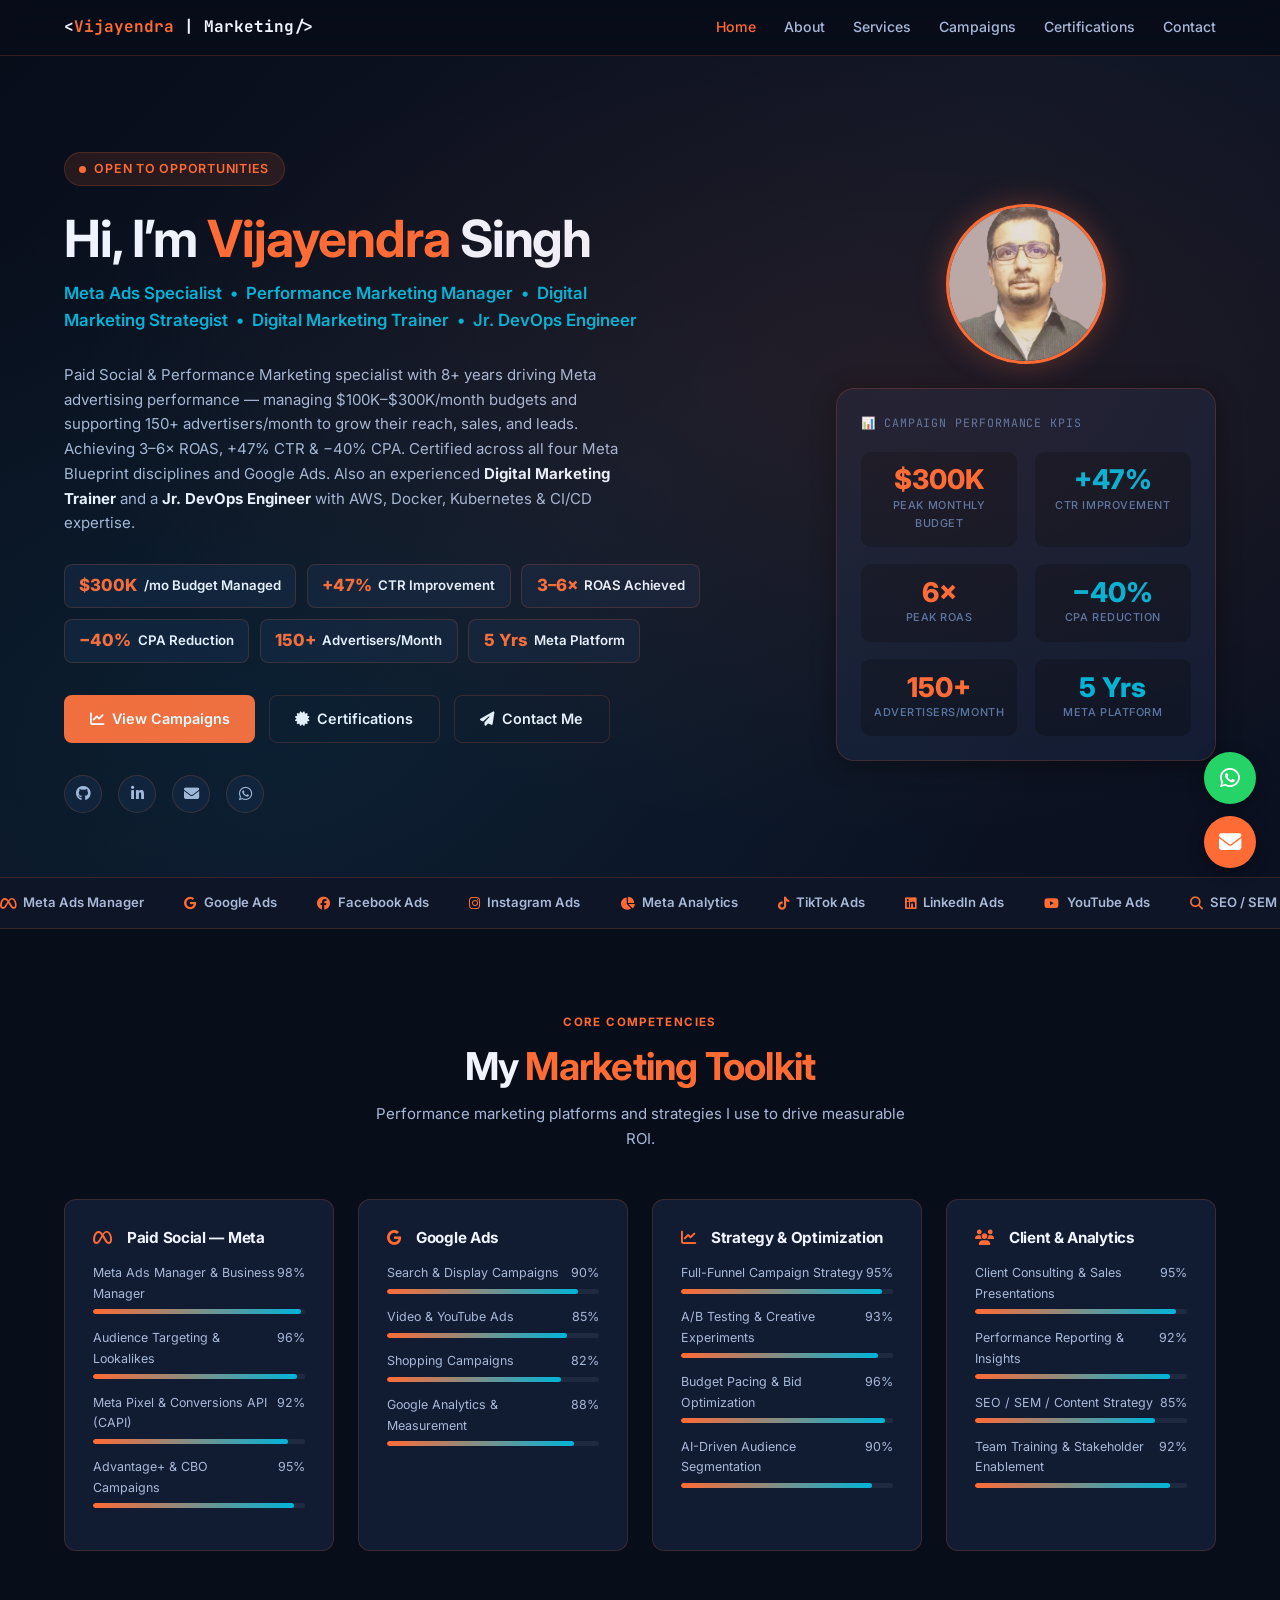
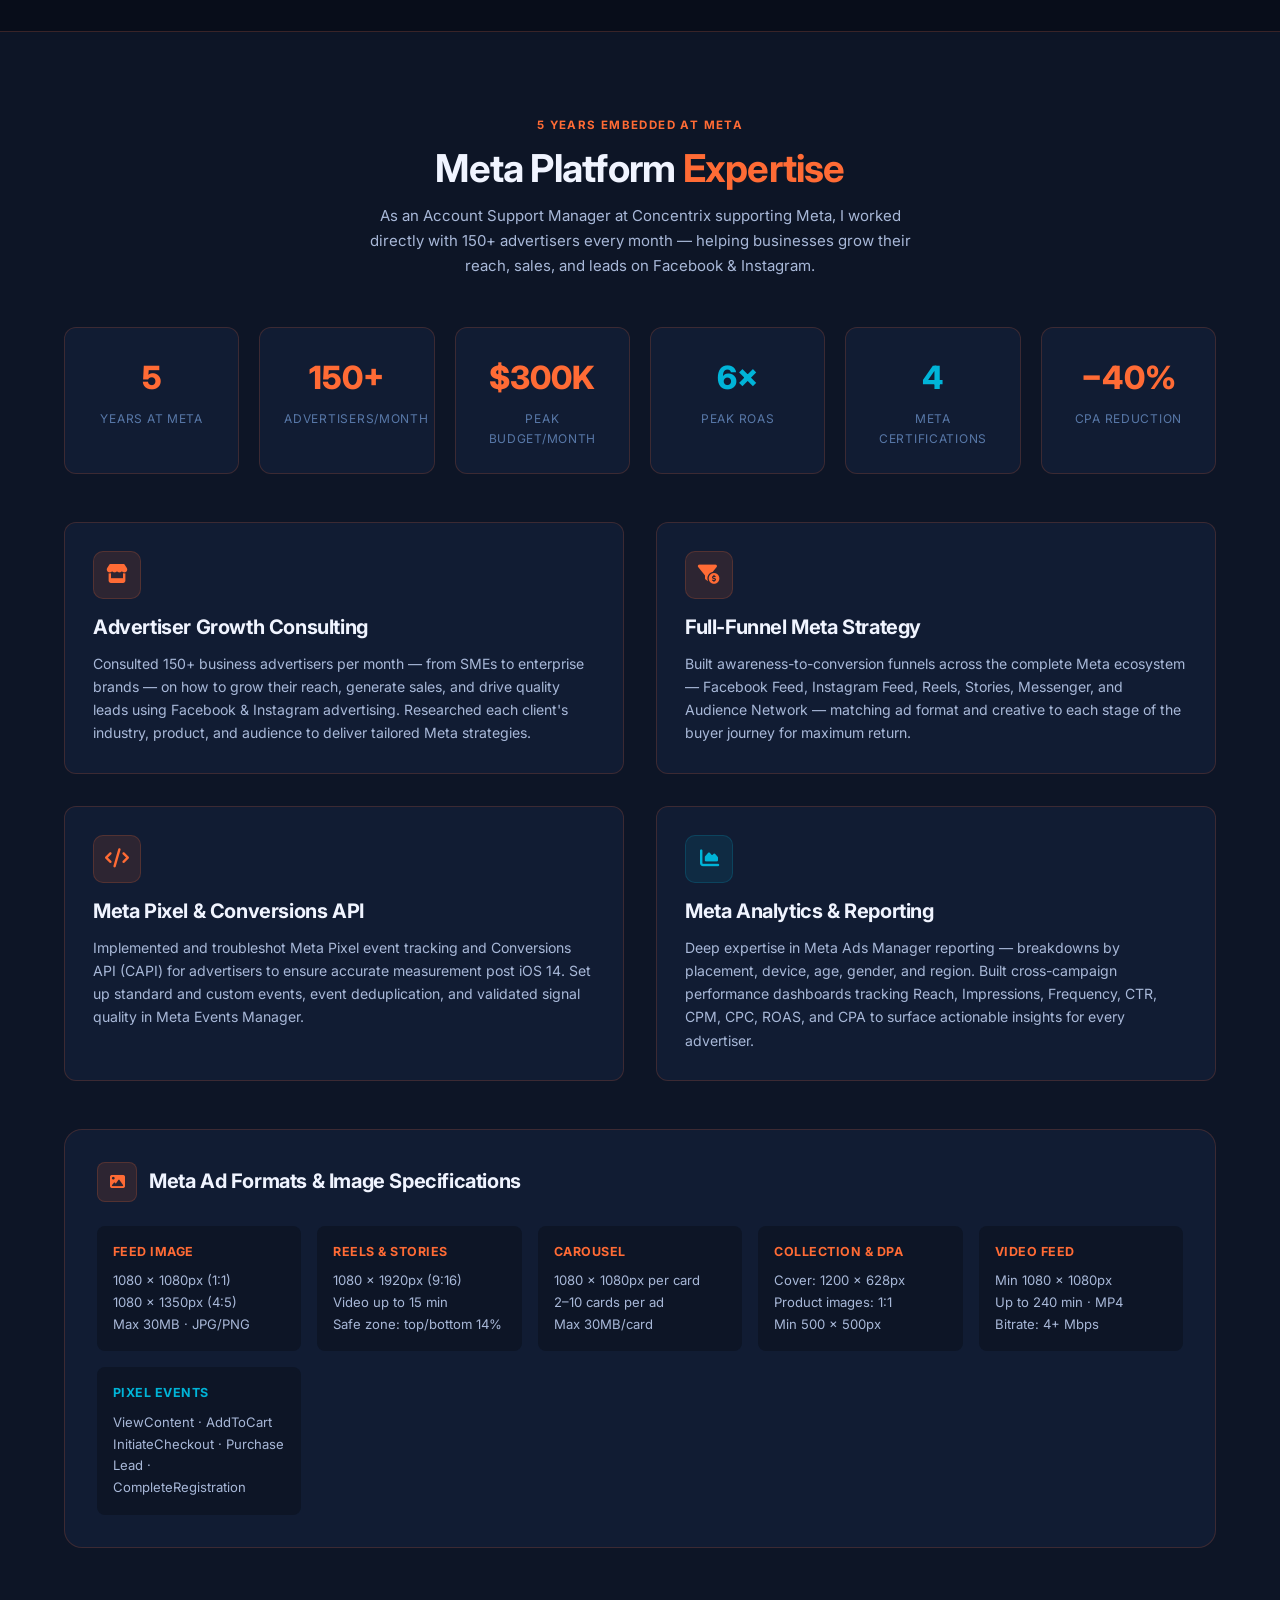
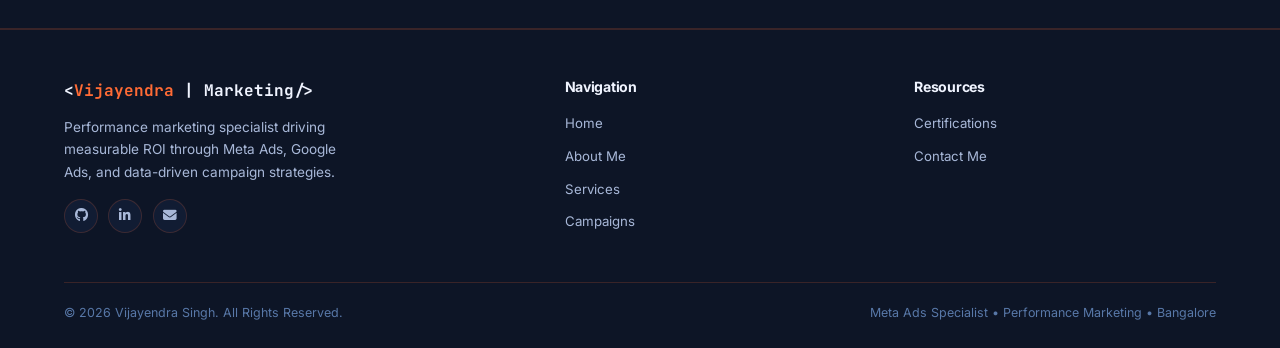
==== commit b3795660: "Reorder timeline: Meta top, DevOps second, trainer roles, HP last" ====
--- a/index.html
+++ b/index.html
@@ -42,8 +42,8 @@
           <span>Open to Opportunities</span>
         </div>
         <h1>Hi, I&rsquo;m <span>Vijayendra</span> Singh</h1>
-        <p class="hero-subtitle">Meta Ads Specialist &nbsp;&bull;&nbsp; Performance Marketing Manager &nbsp;&bull;&nbsp; Digital Marketing Strategist</p>
-        <p>Paid Social &amp; Performance Marketing specialist with 8+ years driving Meta advertising performance. Managed $100K–$300K/month budgets, achieving 3–6&times; ROAS, +47% CTR &amp; −40% CPA. Certified across all four Meta Blueprint disciplines and Google Ads.</p>
+        <p class="hero-subtitle">Meta Ads Specialist &nbsp;&bull;&nbsp; Performance Marketing Manager &nbsp;&bull;&nbsp; Digital Marketing Strategist &nbsp;&bull;&nbsp; Digital Marketing Trainer &nbsp;&bull;&nbsp; Jr. DevOps Engineer</p>
+        <p>Paid Social &amp; Performance Marketing specialist with 8+ years driving Meta advertising performance — managing $100K–$300K/month budgets and supporting 150+ advertisers/month to grow their reach, sales, and leads. Achieving 3–6&times; ROAS, +47% CTR &amp; −40% CPA. Certified across all four Meta Blueprint disciplines and Google Ads. Also an experienced <strong style="color:var(--text-primary)">Digital Marketing Trainer</strong> and a <strong style="color:var(--text-primary)">Jr. DevOps Engineer</strong> with AWS, Docker, Kubernetes &amp; CI/CD expertise.</p>
         <div class="hero-metrics">
           <div class="metric-chip"><span class="mval">$300K</span><span>/mo Budget Managed</span></div>
           <div class="metric-chip"><span class="mval">+47%</span><span>CTR Improvement</span></div>
